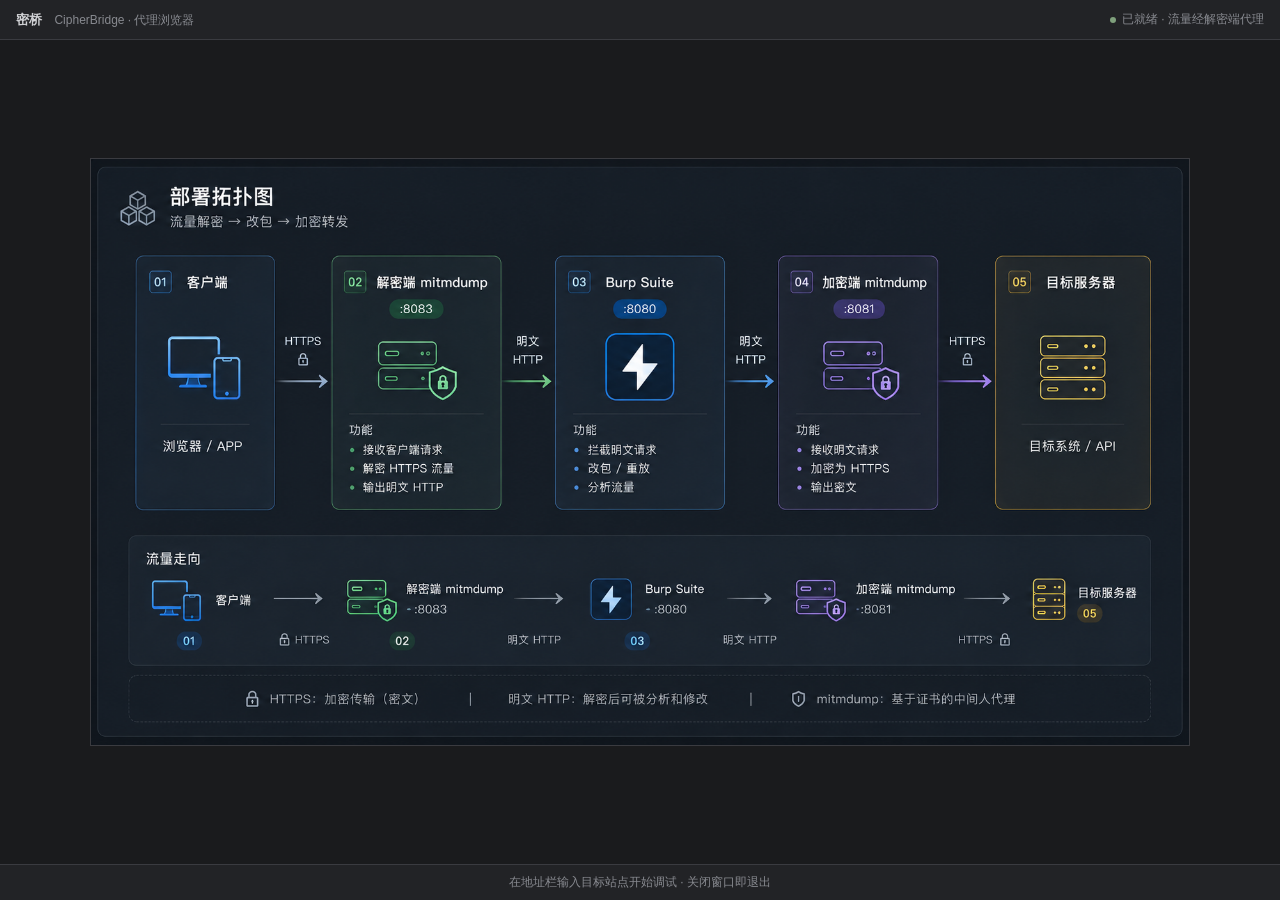
==== img/proxy_browser_home.html @ c4c51bf4 "feat: 更新各模块、新增 proxy_browser 和 tools 工具集 - 新增 core/proxy_browser.py 代理浏览器模块 - 新增 tools/ 工具目录（apktool" ====
<!DOCTYPE html>
<html lang="zh-CN">
<head>
  <meta charset="utf-8" />
  <meta name="viewport" content="width=device-width, initial-scale=1" />
  <title>密桥 CipherBridge — 代理浏览器</title>
  <style>
    :root {
      --bg: #1a1b1d;
      --bar: #222326;
      --line: #3a3b40;
      --text: #d0d1d4;
      --muted: #888a90;
      --ok: #7fa07c;
      --bar-h: 40px;
      --foot-h: 36px;
    }
    * { box-sizing: border-box; margin: 0; padding: 0; }
    html, body {
      width: 100%;
      height: 100%;
      overflow: hidden;
      background: var(--bg);
      color: var(--text);
      font-family: "Segoe UI", "Microsoft YaHei UI", "PingFang SC", sans-serif;
    }
    body {
      display: grid;
      grid-template-rows: var(--bar-h) minmax(0, 1fr) var(--foot-h);
      background: var(--bg);
    }
    .topbar {
      display: flex;
      align-items: center;
      justify-content: space-between;
      padding: 0 16px;
      background: var(--bar);
      border-bottom: 1px solid var(--line);
    }
    .brand-name { font-size: 13px; font-weight: 600; }
    .brand-en { font-size: 12px; color: var(--muted); margin-left: 8px; }
    .status {
      display: flex;
      align-items: center;
      gap: 6px;
      font-size: 12px;
      color: var(--muted);
    }
    .dot {
      width: 6px;
      height: 6px;
      border-radius: 50%;
      background: var(--ok);
    }
    .stage {
      display: flex;
      align-items: center;
      justify-content: center;
      width: 100%;
      height: 100%;
      min-height: 0;
      padding: 20px 24px;
      overflow: hidden;
    }
    .figure {
      display: flex;
      align-items: center;
      justify-content: center;
      margin: 0;
      max-width: 100%;
      max-height: 100%;
    }
    .figure img {
      display: block;
      width: auto;
      height: auto;
      max-width: min(1100px, 92vw);
      max-height: calc(100vh - var(--bar-h) - var(--foot-h) - 40px);
      object-fit: contain;
      border: 1px solid var(--line);
    }
    .footer {
      display: flex;
      align-items: center;
      justify-content: center;
      font-size: 12px;
      color: var(--muted);
      border-top: 1px solid var(--line);
      background: var(--bar);
    }
  </style>
</head>
<body>
  <header class="topbar">
    <div>
      <span class="brand-name">密桥</span>
      <span class="brand-en">CipherBridge · 代理浏览器</span>
    </div>
    <div class="status">
      <span class="dot"></span>
      <span>已就绪 · 流量经解密端代理</span>
    </div>
  </header>
  <main class="stage">
    <figure class="figure">
      <img
        src="e2f83ef5-edda-4dbf-a8f0-cf24bbc920aa.png"
        alt="部署拓扑"
      />
    </figure>
  </main>
  <p class="footer">在地址栏输入目标站点开始调试 · 关闭窗口即退出</p>
</body>
</html>
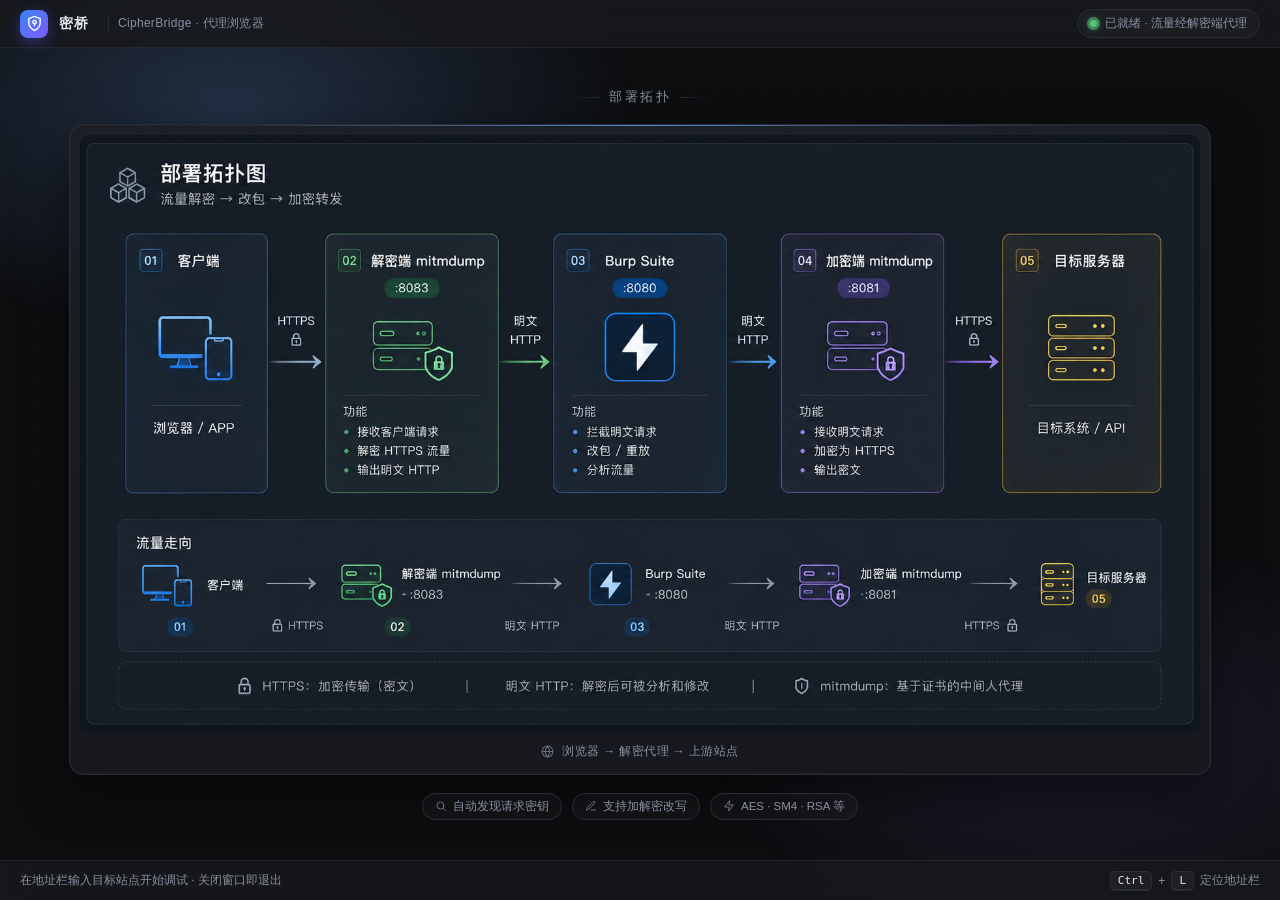
==== commit 9234b05d: "feat: 更新至 5.0 版本 - 界面抛光：主 Tab / AI 实验室分段胶囊、采集栏圆角条、彩色自定义图标 - Bypass Hook：把选定加密/哈希路径改成恒等，明文进 Burp，一键生成" ====
--- a/img/proxy_browser_home.html
+++ b/img/proxy_browser_home.html
@@ -6,14 +6,22 @@
   <title>密桥 CipherBridge — 代理浏览器</title>
   <style>
     :root {
-      --bg: #1a1b1d;
-      --bar: #222326;
-      --line: #3a3b40;
-      --text: #d0d1d4;
-      --muted: #888a90;
-      --ok: #7fa07c;
-      --bar-h: 40px;
-      --foot-h: 36px;
+      --bg: #0d0e10;
+      --bar: rgba(24, 25, 29, 0.86);
+      --panel: #16181d;
+      --panel-2: #1c1f26;
+      --line: #2a2d36;
+      --line-soft: rgba(255, 255, 255, 0.06);
+      --text: #e6e8ee;
+      --muted: #8b8fa0;
+      --accent: #6ea8fe;
+      --accent-2: #9b7cff;
+      --ok: #55c57a;
+      --ok-glow: rgba(85, 197, 122, 0.55);
+      --accent-glow: rgba(110, 168, 254, 0.22);
+      --bar-h: 48px;
+      --foot-h: 40px;
+      --radius: 14px;
     }
     * { box-sizing: border-box; margin: 0; padding: 0; }
     html, body {
@@ -22,77 +30,260 @@
       overflow: hidden;
       background: var(--bg);
       color: var(--text);
-      font-family: "Segoe UI", "Microsoft YaHei UI", "PingFang SC", sans-serif;
+      font-family: "Segoe UI", "Microsoft YaHei UI", "PingFang SC", "Helvetica Neue", sans-serif;
+      -webkit-font-smoothing: antialiased;
     }
     body {
       display: grid;
       grid-template-rows: var(--bar-h) minmax(0, 1fr) var(--foot-h);
-      background: var(--bg);
-    }
+      position: relative;
+    }
+
+    /* —— 背景装饰：径向光晕 + 点阵 —— */
+    body::before {
+      content: "";
+      position: fixed;
+      inset: 0;
+      z-index: 0;
+      pointer-events: none;
+      background:
+        radial-gradient(600px 340px at 18% 12%, var(--accent-glow), transparent 68%),
+        radial-gradient(560px 320px at 84% 82%, rgba(155, 124, 255, 0.12), transparent 66%);
+    }
+    body::after {
+      content: "";
+      position: fixed;
+      inset: 0;
+      z-index: 0;
+      pointer-events: none;
+      opacity: 0.55;
+      background-image: radial-gradient(rgba(255, 255, 255, 0.055) 1px, transparent 1px);
+      background-size: 26px 26px;
+      mask-image: radial-gradient(ellipse 78% 64% at 50% 42%, #000 30%, transparent 74%);
+    }
+
+    /* —— 顶栏 —— */
     .topbar {
+      position: relative;
+      z-index: 1;
       display: flex;
       align-items: center;
       justify-content: space-between;
-      padding: 0 16px;
+      padding: 0 20px;
       background: var(--bar);
-      border-bottom: 1px solid var(--line);
-    }
-    .brand-name { font-size: 13px; font-weight: 600; }
-    .brand-en { font-size: 12px; color: var(--muted); margin-left: 8px; }
+      backdrop-filter: blur(14px) saturate(1.4);
+      border-bottom: 1px solid var(--line-soft);
+    }
+    .brand {
+      display: flex;
+      align-items: center;
+      gap: 11px;
+    }
+    .brand-mark {
+      display: flex;
+      align-items: center;
+      justify-content: center;
+      width: 28px;
+      height: 28px;
+      border-radius: 8px;
+      background: linear-gradient(135deg, #3b82f6, #7c5cff);
+      box-shadow: 0 4px 14px rgba(80, 100, 255, 0.35);
+    }
+    .brand-mark svg { width: 17px; height: 17px; }
+    .brand-name {
+      font-size: 14px;
+      font-weight: 700;
+      letter-spacing: 0.5px;
+    }
+    .brand-en {
+      font-size: 12px;
+      color: var(--muted);
+      margin-left: 9px;
+      padding-left: 9px;
+      border-left: 1px solid var(--line);
+      letter-spacing: 0.3px;
+    }
     .status {
       display: flex;
       align-items: center;
-      gap: 6px;
+      gap: 8px;
       font-size: 12px;
       color: var(--muted);
+      padding: 5px 12px;
+      border-radius: 999px;
+      border: 1px solid var(--line);
+      background: rgba(255, 255, 255, 0.03);
     }
     .dot {
-      width: 6px;
-      height: 6px;
+      width: 7px;
+      height: 7px;
       border-radius: 50%;
       background: var(--ok);
-    }
+      box-shadow: 0 0 0 3px var(--ok-glow), 0 0 8px var(--ok);
+      animation: pulse 2.2s ease-in-out infinite;
+    }
+    @keyframes pulse {
+      0%, 100% { opacity: 1; transform: scale(1); }
+      50% { opacity: 0.55; transform: scale(0.82); }
+    }
+
+    /* —— 主舞台 —— */
     .stage {
-      display: flex;
+      position: relative;
+      z-index: 1;
+      display: flex;
+      flex-direction: column;
       align-items: center;
       justify-content: center;
+      gap: 18px;
       width: 100%;
       height: 100%;
       min-height: 0;
-      padding: 20px 24px;
+      padding: 26px 28px;
       overflow: hidden;
     }
+    .stage-title {
+      display: flex;
+      align-items: center;
+      gap: 10px;
+      font-size: 13px;
+      color: var(--muted);
+      letter-spacing: 2.5px;
+      text-transform: uppercase;
+    }
+    .stage-title .rule {
+      width: 26px;
+      height: 1px;
+      background: linear-gradient(90deg, transparent, var(--line));
+    }
+    .stage-title .rule:last-child {
+      background: linear-gradient(90deg, var(--line), transparent);
+    }
+
     .figure {
-      display: flex;
-      align-items: center;
-      justify-content: center;
+      position: relative;
       margin: 0;
       max-width: 100%;
       max-height: 100%;
+      border-radius: var(--radius);
+      padding: 10px;
+      background: linear-gradient(180deg, var(--panel-2), var(--panel));
+      border: 1px solid var(--line);
+      box-shadow:
+        0 18px 50px rgba(0, 0, 0, 0.5),
+        0 0 0 1px rgba(255, 255, 255, 0.02) inset;
+    }
+    /* 顶部装饰亮条 */
+    .figure::before {
+      content: "";
+      position: absolute;
+      top: 0;
+      left: 12%;
+      right: 12%;
+      height: 1px;
+      background: linear-gradient(90deg, transparent, rgba(110, 168, 254, 0.75), transparent);
     }
     .figure img {
       display: block;
       width: auto;
       height: auto;
-      max-width: min(1100px, 92vw);
-      max-height: calc(100vh - var(--bar-h) - var(--foot-h) - 40px);
+      max-width: min(1120px, 90vw);
+      max-height: calc(100vh - var(--bar-h) - var(--foot-h) - 110px);
       object-fit: contain;
+      border-radius: calc(var(--radius) - 5px);
+    }
+    .figure figcaption {
+      display: flex;
+      align-items: center;
+      justify-content: center;
+      gap: 8px;
+      padding: 10px 4px 4px;
+      font-size: 12px;
+      color: var(--muted);
+      letter-spacing: 0.4px;
+    }
+    .figure figcaption svg { width: 13px; height: 13px; opacity: 0.7; }
+
+    .hints {
+      display: flex;
+      align-items: center;
+      gap: 10px;
+      flex-wrap: wrap;
+      justify-content: center;
+    }
+    .hint-chip {
+      display: inline-flex;
+      align-items: center;
+      gap: 6px;
+      font-size: 11.5px;
+      color: var(--muted);
+      padding: 5px 12px;
+      border-radius: 999px;
       border: 1px solid var(--line);
-    }
+      background: rgba(255, 255, 255, 0.025);
+      transition: border-color 0.2s ease, color 0.2s ease;
+    }
+    .hint-chip:hover { border-color: var(--accent); color: var(--text); }
+    .hint-chip svg { width: 12px; height: 12px; opacity: 0.75; }
+
+    /* —— 进场动画 —— */
+    .topbar, .stage-title, .figure, .hints, .footer {
+      animation: rise 0.55s cubic-bezier(0.22, 1, 0.36, 1) both;
+    }
+    .stage-title { animation-delay: 0.04s; }
+    .figure { animation-delay: 0.1s; }
+    .hints { animation-delay: 0.18s; }
+    .footer { animation-delay: 0.24s; }
+    @keyframes rise {
+      from { opacity: 0; transform: translateY(14px); }
+      to { opacity: 1; transform: translateY(0); }
+    }
+    @media (prefers-reduced-motion: reduce) {
+      .dot { animation: none; }
+      .topbar, .stage-title, .figure, .hints, .footer { animation: none; }
+    }
+
+    /* —— 底栏 —— */
     .footer {
-      display: flex;
-      align-items: center;
-      justify-content: center;
+      position: relative;
+      z-index: 1;
+      display: flex;
+      align-items: center;
+      justify-content: space-between;
+      padding: 0 20px;
       font-size: 12px;
       color: var(--muted);
-      border-top: 1px solid var(--line);
+      border-top: 1px solid var(--line-soft);
       background: var(--bar);
+      backdrop-filter: blur(14px) saturate(1.4);
+    }
+    .footer .keys {
+      display: inline-flex;
+      align-items: center;
+      gap: 6px;
+    }
+    .footer kbd {
+      font-family: "Consolas", "Menlo", monospace;
+      font-size: 11px;
+      padding: 2px 7px;
+      border-radius: 5px;
+      border: 1px solid var(--line);
+      border-bottom-width: 2px;
+      background: rgba(255, 255, 255, 0.04);
+      color: var(--text);
     }
   </style>
 </head>
 <body>
   <header class="topbar">
-    <div>
+    <div class="brand">
+      <span class="brand-mark">
+        <svg viewBox="0 0 24 24" fill="none" stroke="#fff" stroke-width="2" stroke-linecap="round" stroke-linejoin="round">
+          <path d="M12 2l8 3v6c0 5-3.4 8.6-8 11-4.6-2.4-8-6-8-11V5z"/>
+          <circle cx="12" cy="10" r="2.4"/>
+          <path d="M12 12.4V15"/>
+        </svg>
+      </span>
       <span class="brand-name">密桥</span>
       <span class="brand-en">CipherBridge · 代理浏览器</span>
     </div>
@@ -101,14 +292,53 @@
       <span>已就绪 · 流量经解密端代理</span>
     </div>
   </header>
+
   <main class="stage">
+    <div class="stage-title">
+      <span class="rule"></span>
+      部署拓扑
+      <span class="rule"></span>
+    </div>
+
     <figure class="figure">
       <img
         src="e2f83ef5-edda-4dbf-a8f0-cf24bbc920aa.png"
         alt="部署拓扑"
       />
+      <figcaption>
+        <svg viewBox="0 0 24 24" fill="none" stroke="currentColor" stroke-width="2" stroke-linecap="round" stroke-linejoin="round">
+          <circle cx="12" cy="12" r="10"/>
+          <path d="M2 12h20M12 2a15.3 15.3 0 0 1 4 10 15.3 15.3 0 0 1-4 10 15.3 15.3 0 0 1-4-10 15.3 15.3 0 0 1 4-10z"/>
+        </svg>
+        浏览器 → 解密代理 → 上游站点
+      </figcaption>
     </figure>
+
+    <div class="hints">
+      <span class="hint-chip">
+        <svg viewBox="0 0 24 24" fill="none" stroke="currentColor" stroke-width="2" stroke-linecap="round" stroke-linejoin="round">
+          <circle cx="11" cy="11" r="7"/><path d="M21 21l-4.3-4.3"/>
+        </svg>
+        自动发现请求密钥
+      </span>
+      <span class="hint-chip">
+        <svg viewBox="0 0 24 24" fill="none" stroke="currentColor" stroke-width="2" stroke-linecap="round" stroke-linejoin="round">
+          <path d="M12 20h9"/><path d="M16.5 3.5a2.1 2.1 0 0 1 3 3L7 19l-4 1 1-4z"/>
+        </svg>
+        支持加解密改写
+      </span>
+      <span class="hint-chip">
+        <svg viewBox="0 0 24 24" fill="none" stroke="currentColor" stroke-width="2" stroke-linecap="round" stroke-linejoin="round">
+          <polygon points="13 2 3 14 12 14 11 22 21 10 12 10 13 2"/>
+        </svg>
+        AES · SM4 · RSA 等
+      </span>
+    </div>
   </main>
-  <p class="footer">在地址栏输入目标站点开始调试 · 关闭窗口即退出</p>
+
+  <p class="footer">
+    <span>在地址栏输入目标站点开始调试 · 关闭窗口即退出</span>
+    <span class="keys"><kbd>Ctrl</kbd>+<kbd>L</kbd> 定位地址栏</span>
+  </p>
 </body>
 </html>
